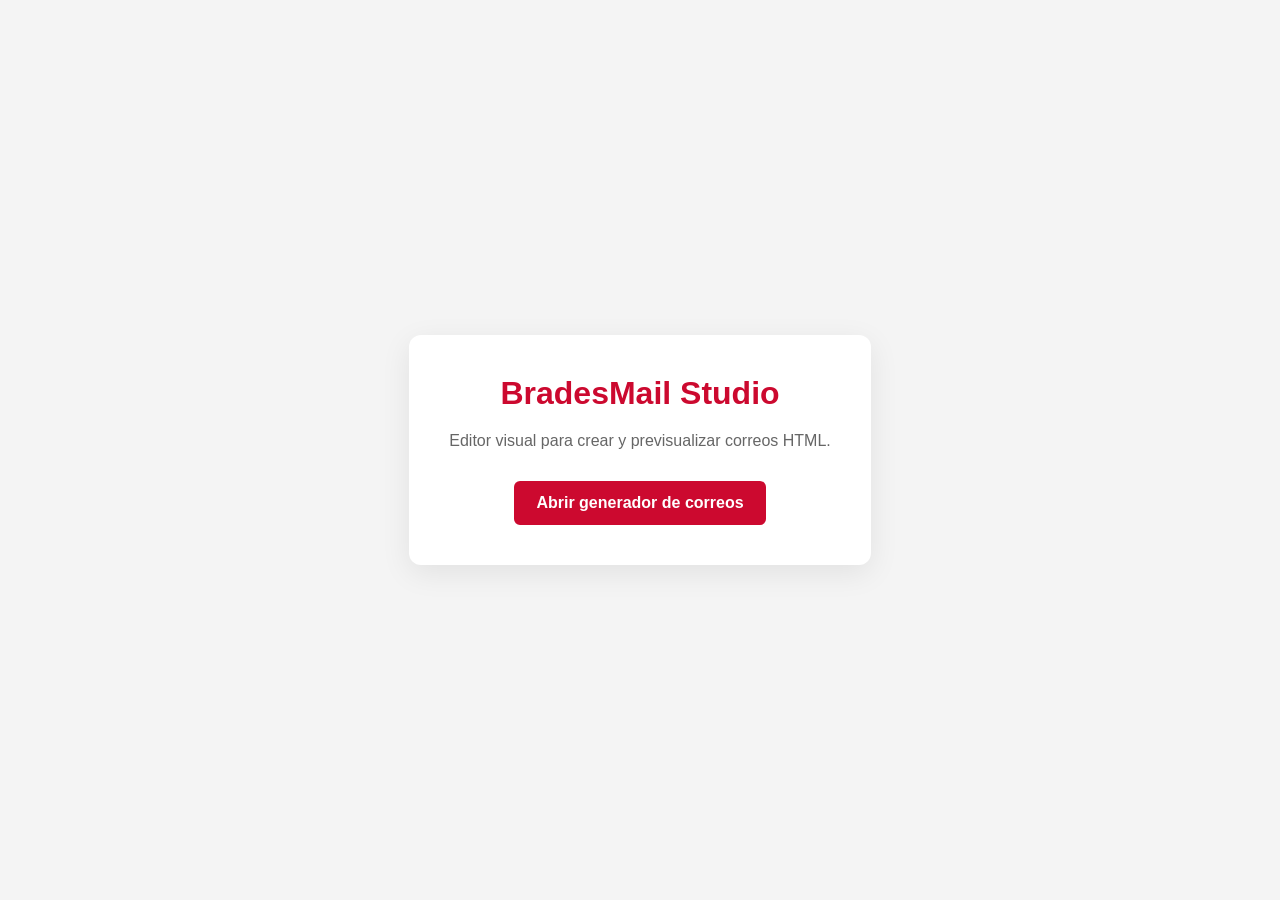
==== index.html @ f61b71ac "Agrega página de inicio para previsualizar BradesMail Studio" ====
<!doctype html>
<html lang="es">
<head>
<meta charset="utf-8">
<meta name="viewport" content="width=device-width,initial-scale=1">
<title>BradesMail Studio</title>
<style>
*{box-sizing:border-box}body{margin:0;font-family:Arial,Helvetica,sans-serif;background:#f4f4f4;color:#333;display:grid;place-items:center;min-height:100vh}
.card{background:#fff;padding:40px;max-width:680px;text-align:center;border-radius:12px;box-shadow:0 8px 30px rgba(0,0,0,.08)}
h1{color:#cc092f;margin:0 0 12px}p{color:#666;line-height:1.6}.btn{display:inline-block;background:#cc092f;color:#fff;text-decoration:none;padding:13px 22px;border-radius:6px;font-weight:700;margin-top:12px}
</style>
</head>
<body><main class="card"><h1>BradesMail Studio</h1><p>Editor visual para crear y previsualizar correos HTML.</p><a class="btn" href="correos.html">Abrir generador de correos</a></main></body>
</html>
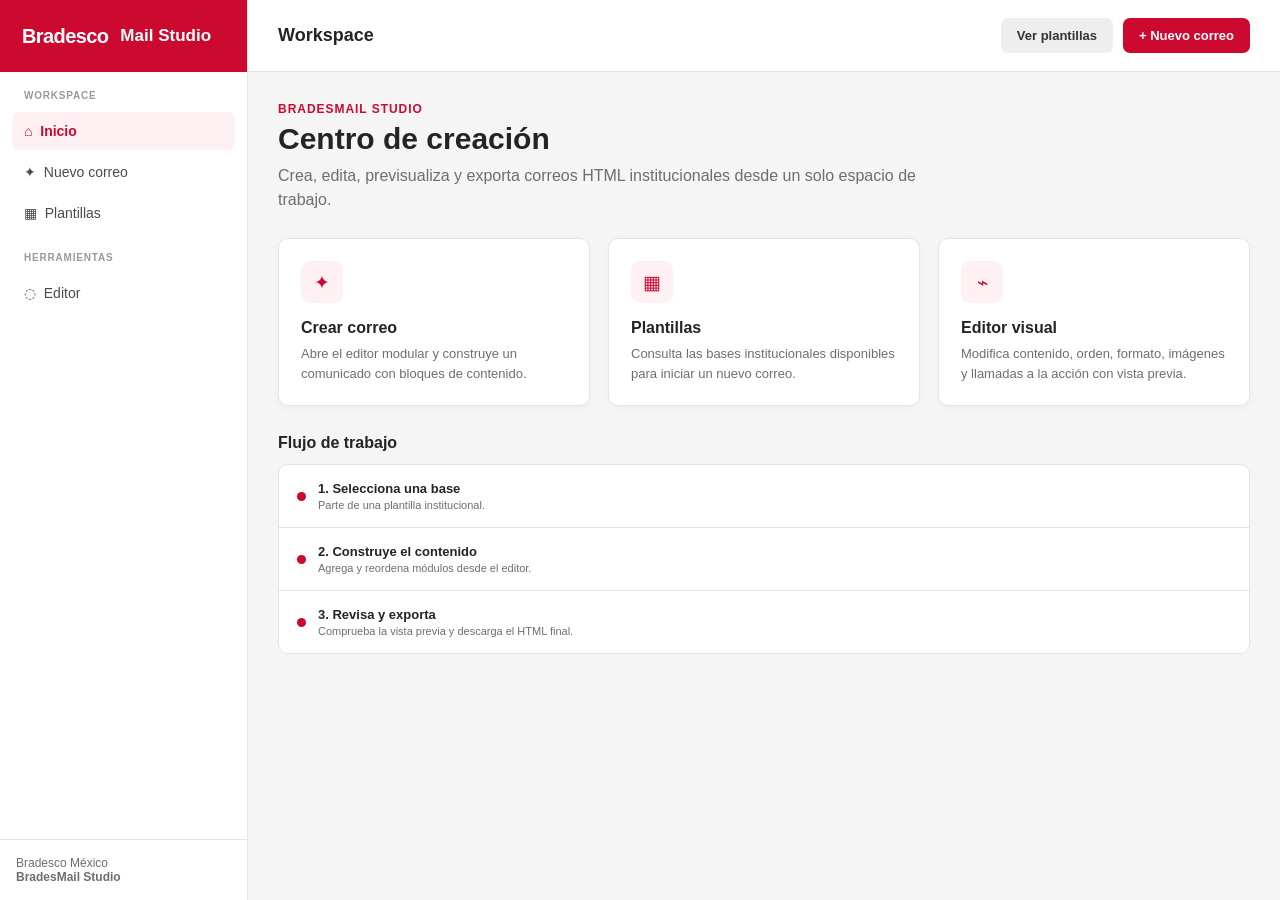
==== commit 26c77c3e: "Convierte inicio en dashboard de aplicación" ====
--- a/index.html
+++ b/index.html
@@ -4,11 +4,73 @@
 <meta charset="utf-8">
 <meta name="viewport" content="width=device-width,initial-scale=1">
 <title>BradesMail Studio</title>
-<style>
-*{box-sizing:border-box}body{margin:0;font-family:Arial,Helvetica,sans-serif;background:#f4f4f4;color:#333;display:grid;place-items:center;min-height:100vh}
-.card{background:#fff;padding:40px;max-width:680px;text-align:center;border-radius:12px;box-shadow:0 8px 30px rgba(0,0,0,.08)}
-h1{color:#cc092f;margin:0 0 12px}p{color:#666;line-height:1.6}.btn{display:inline-block;background:#cc092f;color:#fff;text-decoration:none;padding:13px 22px;border-radius:6px;font-weight:700;margin-top:12px}
-</style>
+<link rel="stylesheet" href="assets/css/app.css">
 </head>
-<body><main class="card"><h1>BradesMail Studio</h1><p>Editor visual para crear y previsualizar correos HTML.</p><a class="btn" href="correos.html">Abrir generador de correos</a></main></body>
+<body>
+<div class="app-shell">
+<aside class="app-sidebar">
+  <a class="app-brand" href="index.html" style="text-decoration:none">
+    <span style="font-size:20px;color:#fff;font-weight:800;letter-spacing:-.03em">Bradesco</span>
+    <span class="app-brand-name">Mail Studio</span>
+  </a>
+  <nav class="app-nav">
+    <div class="app-nav-label">Workspace</div>
+    <a class="active" href="index.html">⌂ &nbsp;Inicio</a>
+    <a href="correos.html" data-app-action="new-email">✦ &nbsp;Nuevo correo</a>
+    <a href="plantillas.html">▦ &nbsp;Plantillas</a>
+    <div class="app-nav-label" style="margin-top:20px">Herramientas</div>
+    <a href="correos.html">◌ &nbsp;Editor</a>
+  </nav>
+  <div class="app-sidebar-footer">Bradesco México<br><strong>BradesMail Studio</strong></div>
+</aside>
+
+<main class="app-main">
+<header class="app-topbar">
+  <h1>Workspace</h1>
+  <div class="app-topbar-actions">
+    <a class="app-btn app-btn-secondary" href="plantillas.html">Ver plantillas</a>
+    <a class="app-btn app-btn-primary" href="correos.html" data-app-action="new-email">+ Nuevo correo</a>
+  </div>
+</header>
+
+<section class="app-content">
+  <div class="app-hero">
+    <div>
+      <div class="app-eyebrow">BradesMail Studio</div>
+      <h2>Centro de creación</h2>
+      <p>Crea, edita, previsualiza y exporta correos HTML institucionales desde un solo espacio de trabajo.</p>
+    </div>
+  </div>
+
+  <div class="app-grid">
+    <a class="app-card app-card-action" href="correos.html" data-app-action="new-email">
+      <div class="app-icon">✦</div>
+      <h3>Crear correo</h3>
+      <p>Abre el editor modular y construye un comunicado con bloques de contenido.</p>
+    </a>
+    <a class="app-card app-card-action" href="plantillas.html">
+      <div class="app-icon">▦</div>
+      <h3>Plantillas</h3>
+      <p>Consulta las bases institucionales disponibles para iniciar un nuevo correo.</p>
+    </a>
+    <a class="app-card app-card-action" href="correos.html">
+      <div class="app-icon">⌁</div>
+      <h3>Editor visual</h3>
+      <p>Modifica contenido, orden, formato, imágenes y llamadas a la acción con vista previa.</p>
+    </a>
+  </div>
+
+  <section class="app-section">
+    <div class="app-section-title"><h3>Flujo de trabajo</h3></div>
+    <div class="app-list">
+      <div class="app-list-row"><div class="app-list-main"><span class="app-list-dot"></span><div><div class="app-list-title">1. Selecciona una base</div><div class="app-list-meta">Parte de una plantilla institucional.</div></div></div></div>
+      <div class="app-list-row"><div class="app-list-main"><span class="app-list-dot"></span><div><div class="app-list-title">2. Construye el contenido</div><div class="app-list-meta">Agrega y reordena módulos desde el editor.</div></div></div></div>
+      <div class="app-list-row"><div class="app-list-main"><span class="app-list-dot"></span><div><div class="app-list-title">3. Revisa y exporta</div><div class="app-list-meta">Comprueba la vista previa y descarga el HTML final.</div></div></div></div>
+    </div>
+  </section>
+</section>
+</main>
+</div>
+<script src="assets/js/app.js"></script>
+</body>
 </html>
--- a/assets/css/app.css
+++ b/assets/css/app.css
@@ -0,0 +1,3 @@
+:root{--red:#CC092F;--red-dark:#9B0522;--bg:#F5F5F5;--surface:#fff;--text:#242424;--muted:#6E6E6E;--line:#E4E4E4;--sidebar:248px}
+*{box-sizing:border-box}html,body{margin:0;min-height:100%;font-family:Arial,Helvetica,sans-serif;color:var(--text);background:var(--bg)}
+a{color:inherit}.app-shell{min-height:100vh;display:flex}.app-sidebar{position:fixed;inset:0 auto 0 0;width:var(--sidebar);background:#fff;border-right:1px solid var(--line);display:flex;flex-direction:column;z-index:20}.app-brand{height:72px;background:var(--red);display:flex;align-items:center;padding:0 22px}.app-brand img{max-width:145px;max-height:42px}.app-brand-name{color:#fff;font-weight:700;font-size:17px;margin-left:12px}.app-nav{padding:18px 12px}.app-nav-label{font-size:10px;font-weight:700;color:#999;text-transform:uppercase;letter-spacing:.08em;padding:0 12px 8px}.app-nav a{display:flex;align-items:center;gap:11px;padding:11px 12px;margin:3px 0;text-decoration:none;border-radius:7px;color:#4a4a4a;font-size:14px}.app-nav a:hover{background:#f8f8f8}.app-nav a.active{background:#fff1f3;color:var(--red);font-weight:700}.app-sidebar-footer{margin-top:auto;padding:16px;border-top:1px solid var(--line);font-size:12px;color:var(--muted)}.app-main{margin-left:var(--sidebar);width:calc(100% - var(--sidebar));min-height:100vh}.app-topbar{height:72px;background:#fff;border-bottom:1px solid var(--line);display:flex;align-items:center;justify-content:space-between;padding:0 30px;position:sticky;top:0;z-index:10}.app-topbar h1{font-size:18px;margin:0}.app-topbar-actions{display:flex;gap:10px}.app-content{padding:30px;max-width:1280px;margin:0 auto}.app-hero{display:flex;justify-content:space-between;gap:24px;align-items:end;margin-bottom:26px}.app-eyebrow{color:var(--red);font-size:12px;font-weight:700;text-transform:uppercase;letter-spacing:.08em}.app-hero h2{font-size:30px;margin:6px 0 8px}.app-hero p{color:var(--muted);margin:0;max-width:650px;line-height:1.5}.app-grid{display:grid;grid-template-columns:repeat(3,minmax(0,1fr));gap:18px}.app-card{background:#fff;border:1px solid var(--line);border-radius:10px;padding:22px;box-shadow:0 2px 8px rgba(0,0,0,.03)}.app-card h3{margin:0 0 7px;font-size:16px}.app-card p{margin:0;color:var(--muted);font-size:13px;line-height:1.5}.app-card-action{display:block;text-decoration:none}.app-card-action:hover{border-color:#f0a8b7;box-shadow:0 5px 18px rgba(0,0,0,.06)}.app-icon{width:42px;height:42px;border-radius:9px;background:#fff1f3;color:var(--red);display:grid;place-items:center;font-size:19px;margin-bottom:16px}.app-btn{border:0;border-radius:7px;padding:10px 16px;font-weight:700;font-size:13px;text-decoration:none;cursor:pointer;display:inline-flex;align-items:center;gap:8px}.app-btn-primary{background:var(--red);color:#fff}.app-btn-primary:hover{background:var(--red-dark)}.app-btn-secondary{background:#eee;color:#333}.app-section{margin-top:28px}.app-section-title{display:flex;align-items:center;justify-content:space-between;margin-bottom:12px}.app-section-title h3{font-size:16px;margin:0}.app-list{background:#fff;border:1px solid var(--line);border-radius:10px;overflow:hidden}.app-list-row{display:flex;align-items:center;justify-content:space-between;padding:16px 18px;border-bottom:1px solid var(--line)}.app-list-row:last-child{border-bottom:0}.app-list-main{display:flex;align-items:center;gap:12px}.app-list-dot{width:9px;height:9px;background:var(--red);border-radius:50%}.app-list-title{font-weight:700;font-size:13px}.app-list-meta{font-size:11px;color:var(--muted);margin-top:3px}@media(max-width:900px){:root{--sidebar:0px}.app-sidebar{width:0;overflow:hidden}.app-main{margin-left:0;width:100%}.app-grid{grid-template-columns:1fr}.app-content{padding:20px}.app-hero{align-items:start;flex-direction:column}}
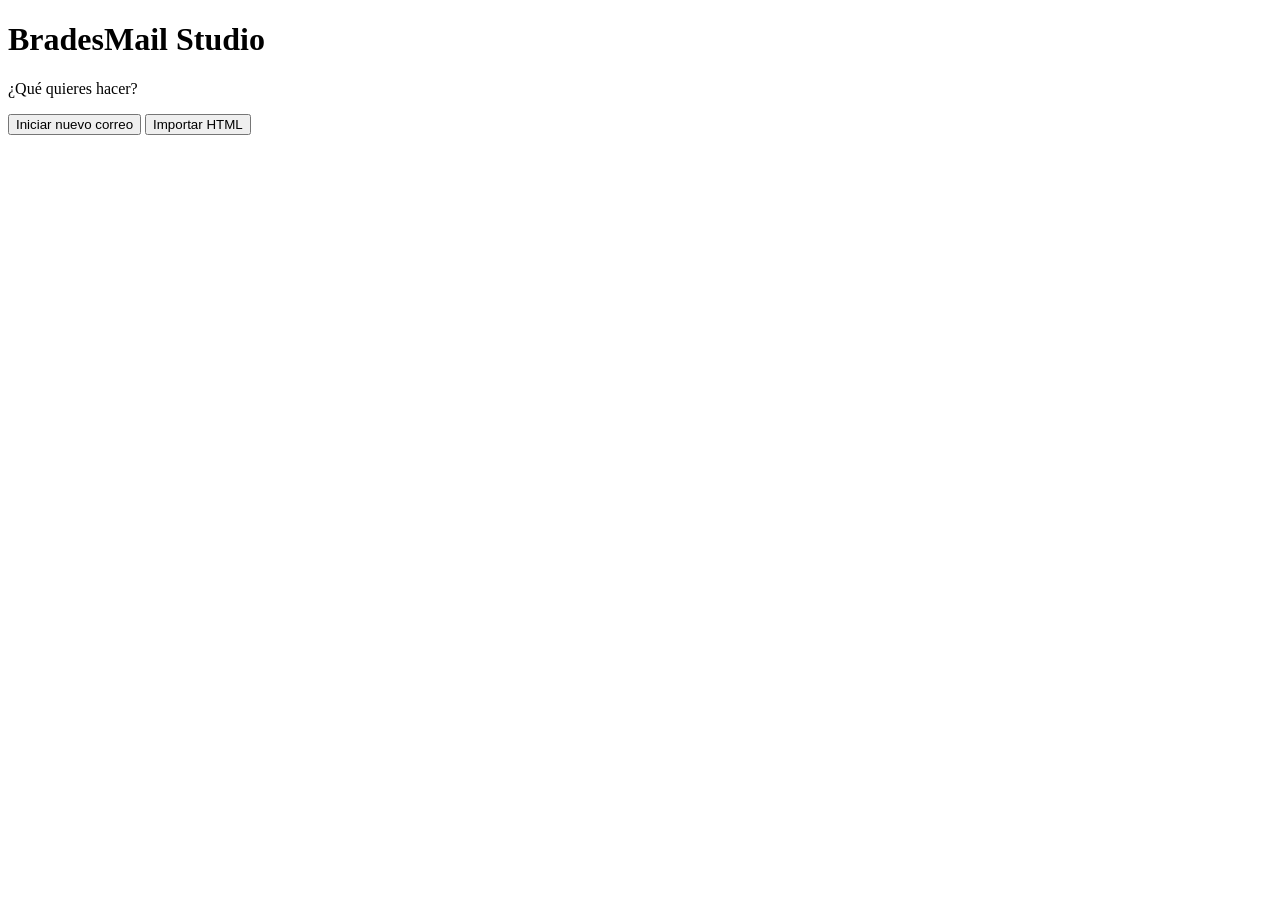
==== commit f10c8d31: "Simplifica landing inicial a nuevo correo e importar HTML" ====
--- a/index.html
+++ b/index.html
@@ -4,73 +4,54 @@
 <meta charset="utf-8">
 <meta name="viewport" content="width=device-width,initial-scale=1">
 <title>BradesMail Studio</title>
-<link rel="stylesheet" href="assets/css/app.css">
 </head>
 <body>
-<div class="app-shell">
-<aside class="app-sidebar">
-  <a class="app-brand" href="index.html" style="text-decoration:none">
-    <span style="font-size:20px;color:#fff;font-weight:800;letter-spacing:-.03em">Bradesco</span>
-    <span class="app-brand-name">Mail Studio</span>
-  </a>
-  <nav class="app-nav">
-    <div class="app-nav-label">Workspace</div>
-    <a class="active" href="index.html">⌂ &nbsp;Inicio</a>
-    <a href="correos.html" data-app-action="new-email">✦ &nbsp;Nuevo correo</a>
-    <a href="plantillas.html">▦ &nbsp;Plantillas</a>
-    <div class="app-nav-label" style="margin-top:20px">Herramientas</div>
-    <a href="correos.html">◌ &nbsp;Editor</a>
-  </nav>
-  <div class="app-sidebar-footer">Bradesco México<br><strong>BradesMail Studio</strong></div>
-</aside>
+<main>
+  <h1>BradesMail Studio</h1>
+  <p>¿Qué quieres hacer?</p>
 
-<main class="app-main">
-<header class="app-topbar">
-  <h1>Workspace</h1>
-  <div class="app-topbar-actions">
-    <a class="app-btn app-btn-secondary" href="plantillas.html">Ver plantillas</a>
-    <a class="app-btn app-btn-primary" href="correos.html" data-app-action="new-email">+ Nuevo correo</a>
-  </div>
-</header>
-
-<section class="app-content">
-  <div class="app-hero">
-    <div>
-      <div class="app-eyebrow">BradesMail Studio</div>
-      <h2>Centro de creación</h2>
-      <p>Crea, edita, previsualiza y exporta correos HTML institucionales desde un solo espacio de trabajo.</p>
-    </div>
+  <div>
+    <button type="button" id="new-email">Iniciar nuevo correo</button>
+    <button type="button" id="import-html">Importar HTML</button>
+    <input type="file" id="html-file" accept=".html,.htm,text/html" hidden>
   </div>
 
-  <div class="app-grid">
-    <a class="app-card app-card-action" href="correos.html" data-app-action="new-email">
-      <div class="app-icon">✦</div>
-      <h3>Crear correo</h3>
-      <p>Abre el editor modular y construye un comunicado con bloques de contenido.</p>
-    </a>
-    <a class="app-card app-card-action" href="plantillas.html">
-      <div class="app-icon">▦</div>
-      <h3>Plantillas</h3>
-      <p>Consulta las bases institucionales disponibles para iniciar un nuevo correo.</p>
-    </a>
-    <a class="app-card app-card-action" href="correos.html">
-      <div class="app-icon">⌁</div>
-      <h3>Editor visual</h3>
-      <p>Modifica contenido, orden, formato, imágenes y llamadas a la acción con vista previa.</p>
-    </a>
-  </div>
+  <p id="import-status" aria-live="polite"></p>
+</main>
 
-  <section class="app-section">
-    <div class="app-section-title"><h3>Flujo de trabajo</h3></div>
-    <div class="app-list">
-      <div class="app-list-row"><div class="app-list-main"><span class="app-list-dot"></span><div><div class="app-list-title">1. Selecciona una base</div><div class="app-list-meta">Parte de una plantilla institucional.</div></div></div></div>
-      <div class="app-list-row"><div class="app-list-main"><span class="app-list-dot"></span><div><div class="app-list-title">2. Construye el contenido</div><div class="app-list-meta">Agrega y reordena módulos desde el editor.</div></div></div></div>
-      <div class="app-list-row"><div class="app-list-main"><span class="app-list-dot"></span><div><div class="app-list-title">3. Revisa y exporta</div><div class="app-list-meta">Comprueba la vista previa y descarga el HTML final.</div></div></div></div>
-    </div>
-  </section>
-</section>
-</main>
-</div>
-<script src="assets/js/app.js"></script>
+<script>
+const newEmailButton = document.getElementById('new-email');
+const importButton = document.getElementById('import-html');
+const fileInput = document.getElementById('html-file');
+const status = document.getElementById('import-status');
+
+newEmailButton.addEventListener('click', () => {
+  window.location.href = 'correos.html';
+});
+
+importButton.addEventListener('click', () => {
+  fileInput.click();
+});
+
+fileInput.addEventListener('change', async (event) => {
+  const file = event.target.files[0];
+  if (!file) return;
+
+  if (!file.name.toLowerCase().endsWith('.html') && !file.name.toLowerCase().endsWith('.htm')) {
+    status.textContent = 'Selecciona un archivo HTML válido.';
+    return;
+  }
+
+  try {
+    const html = await file.text();
+    sessionStorage.setItem('bradesmail:imported-html', html);
+    sessionStorage.setItem('bradesmail:imported-name', file.name);
+    window.location.href = 'correos.html?mode=import';
+  } catch (error) {
+    console.error(error);
+    status.textContent = 'No fue posible importar el archivo.';
+  }
+});
+</script>
 </body>
 </html>
